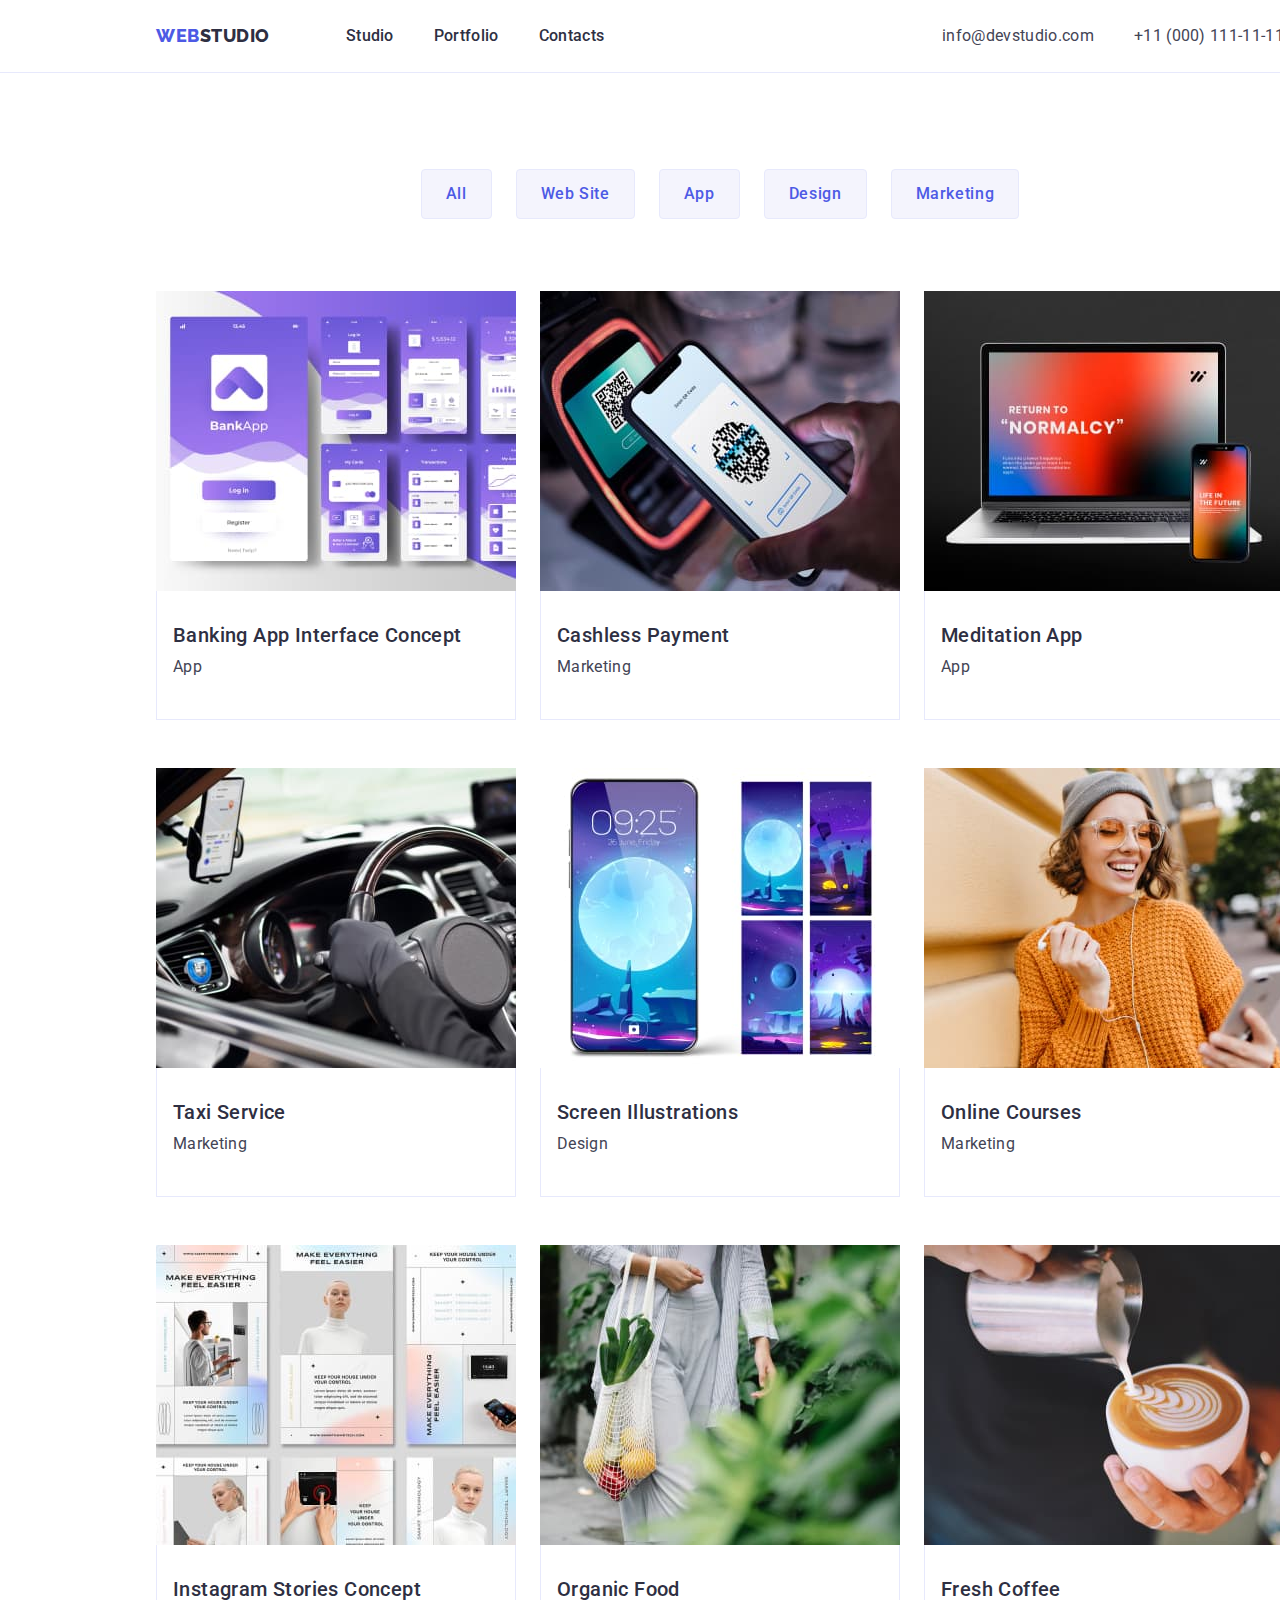
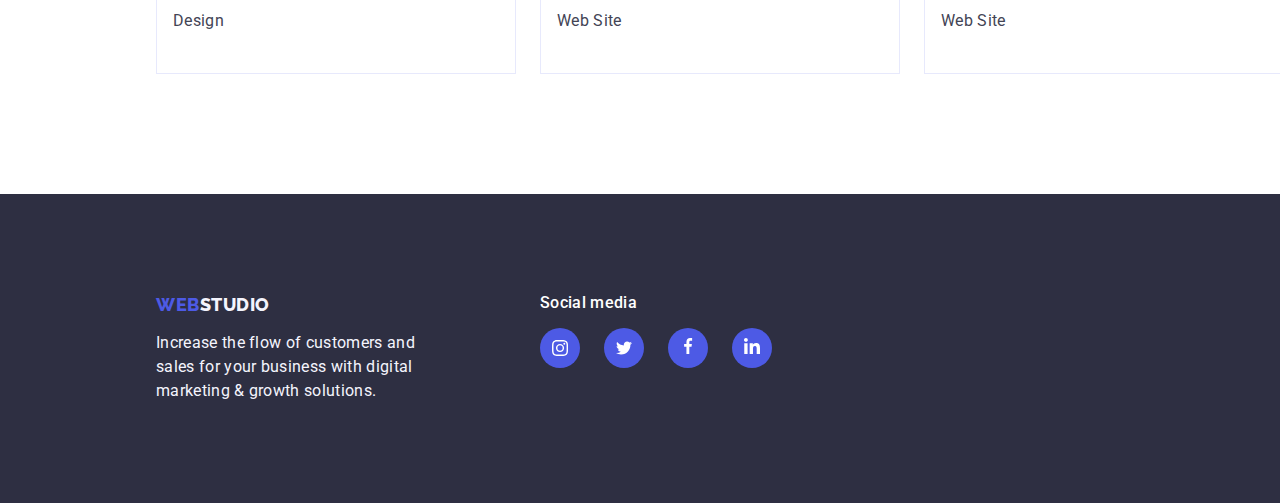
==== portfolio.html @ 89d38443 "add 4 homework" ====
<!DOCTYPE html>
<html lang="en">
  <head>
    <meta charset="UTF-8" />
    <meta http-equiv="X-UA-Compatible" content="IE=edge" />
    <meta name="viewport" content="width=device-width, initial-scale=1.0" />
    <title>Document</title>
    <!-- modern-normolize -->
    <link
      rel="stylesheet"
      href="https://cdnjs.cloudflare.com/ajax/libs/modern-normalize/1.1.0/modern-normalize.min.css"
    />

    <link rel="preconnect" href="https://fonts.googleapis.com" />
    <link rel="preconnect" href="https://fonts.gstatic.com" crossorigin />
    <link
      href="https://fonts.googleapis.com/css2?family=Raleway:wght@800&family=Roboto:wght@400;500;700;900&display=swap"
      rel="stylesheet"
    />

    <link rel="stylesheet" href="./css/style.css" />
  </head>
  <body class="wrapper">
    <header class="header">
      <div class="container transform header-box">
        <nav class="transform">
          <!-- logo -->
          <a href="./index.html" class="logo link"
            >Web<span class="logo-header">Studio</span></a
          >

          <ul class="list transform">
            <li class="menu-link">
              <a href="./index.html" class="menu-item link">Studio</a>
            </li>
            <li class="menu-link">
              <a href="./portfolio.html" class="menu-item link">Portfolio</a>
            </li>
            <li class="menu-link">
              <a href="" class="menu-item link">Contacts</a>
            </li>
          </ul>
        </nav>
        <address class="adress">
          <ul class="list transform">
            <li class="adress-link">
              <a href="mailto:info@devstudio.com" class="adress-item link"
                >info@devstudio.com</a
              >
            </li>
            <li class="adress-link">
              <a href="tel:+110001111111" class="adress-item link"
                >+11 (000) 111-11-11</a
              >
            </li>
          </ul>
        </address>
      </div>
    </header>

    <main>
      <section class="section-app">
        <div class="container">
          <h1 hidden>our working</h1>

          <!-- filter -->

          <ul class="list filter-list">
            <li class="filter-item">
              <button type="button" class="button filter-button">All</button>
            </li>
            <li class="filter-item">
              <button type="button" class="button filter-button">
                Web Site
              </button>
            </li>
            <li class="filter-item">
              <button type="button" class="button filter-button">App</button>
            </li>
            <li class="filter-item">
              <button type="button" class="button filter-button">Design</button>
            </li>
            <li class="filter-item">
              <button type="button" class="button filter-button">
                Marketing
              </button>
            </li>
          </ul>

          <!-- application -->
          <ul class="list transform">
            <li class="app-cards">
              <a href="" class="link card-box">
                <img
                  src="./images/portfolio/banking-app.jpg"
                  alt="banking app"
                  width="360"
                  height="300"
                />
                <div class="card-content">
                  <h2 class="name-working">Banking App Interface Concept</h2>
                  <p class="category-working">App</p>
                </div>
              </a>
            </li>
            <li class="app-cards">
              <a href="" class="link card-box">
                <img
                  src="./images/portfolio/cashlessi-payment.jpg"
                  alt="cashlessi payment"
                  width="360"
                  height="300"
                />
                <div class="card-content">
                  <h2 class="name-working">Cashless Payment</h2>
                  <p class="category-working">Marketing</p>
                </div>
              </a>
            </li>
            <li class="app-cards">
              <a href="" class="link card-box">
                <img
                  src="./images/portfolio/meditation-app.jpg"
                  alt="meditation app"
                  width="360"
                  height="300"
                />
                <div class="card-content">
                  <h2 class="name-working">Meditation App</h2>
                  <p class="category-working">App</p>
                </div>
              </a>
            </li>
            <li class="app-cards">
              <a href="" class="link card-box">
                <img
                  src="./images/portfolio/taxi-service.jpg"
                  alt="taxi service"
                  width="360"
                  height="300"
                />
                <div class="card-content">
                  <h2 class="name-working">Taxi Service</h2>
                  <p class="category-working">Marketing</p>
                </div>
              </a>
            </li>
            <li class="app-cards">
              <a href="" class="link card-box">
                <img
                  src="./images/portfolio/screen-illustrations.jpg"
                  alt="screen illustrations"
                  width="360"
                  height="300"
                />
                <div class="card-content">
                  <h2 class="name-working">Screen Illustrations</h2>
                  <p class="category-working">Design</p>
                </div>
              </a>
            </li>
            <li class="app-cards">
              <a href="" class="link card-box">
                <img
                  src="./images/portfolio/online-courses.jpg"
                  alt="online courses"
                  width="360"
                  height="300"
                />
                <div class="card-content">
                  <h2 class="name-working">Online Courses</h2>
                  <p class="category-working">Marketing</p>
                </div>
              </a>
            </li>
            <li class="app-cards">
              <a href="" class="link card-box">
                <img
                  src="./images/portfolio/instagram-stories-concept.jpg"
                  alt="instagram stories concept"
                  width="360"
                  height="300"
                />
                <div class="card-content">
                  <h2 class="name-working">Instagram Stories Concept</h2>
                  <p class="category-working">Design</p>
                </div>
              </a>
            </li>
            <li class="app-cards">
              <a href="" class="link card-box">
                <img
                  src="./images/portfolio/organic-food.jpg"
                  alt="organic food"
                  width="360"
                  height="300"
                />
                <div class="card-content">
                  <h2 class="name-working">Organic Food</h2>
                  <p class="category-working">Web Site</p>
                </div>
              </a>
            </li>
            <li class="app-cards">
              <a href="" class="link card-box">
                <img
                  src="./images/portfolio/fresh-coffee.jpg"
                  alt="fresh coffee"
                  width="360"
                  height="300"
                />
                <div class="card-content">
                  <h2 class="name-working">Fresh Coffee</h2>
                  <p class="category-working">Web Site</p>
                </div>
              </a>
            </li>
          </ul>
        </div>
      </section>
    </main>
    <!-- footer -->
    <footer class="footer">
      <div class="container footer-container">
        <div class="footer-box">
          <a href="./index.html" class="logo link"
            >Web<span class="logo-footer">Studio</span></a
          >
          <p class="footer-desc">
            Increase the flow of customers and sales for your business with
            digital marketing & growth solutions.
          </p>
        </div>
        <div class="social">
          <h4 class="social-title">Social media</h4>
          <ul class="social-list list">
            <li>
              <a href="" class="social-link instagram-link">
                <svg class="social-icon">
                  <use href="./images/sprite.svg#instagram"></use>
                </svg>
              </a>
            </li>
            <li>
              <a href="" class="social-link twitter-link">
                <svg class="social-icon">
                  <use href="./images/sprite.svg#twitter"></use>
                </svg>
              </a>
            </li>
            <li class="social-link facebook-link">
              <a href="">
                <svg class="social-icon">
                  <use href="./images/sprite.svg#facebook"></use>
                </svg>
              </a>
            </li>
            <li class="social-link linkedin-link">
              <a href="">
                <svg class="social-icon">
                  <use href="./images/sprite.svg#linkedin"></use>
                </svg>
              </a>
            </li>
          </ul>
        </div>
      </div>
    </footer>
  </body>
</html>
---- css/style.css ----
/* ----------- basic properties ---------------- */
:root {
  /* fon color */
  --primary-background-colour: #ffffff;
  --secondary-background-colour: #2e2f42;
  --section-background-colour: #f4f4fd;

  /* text color */
  --secondery-text-colour: #2e2f42;
  --white-text-colour: #ffffff;
  --footer-text-colour: #f4f4fd;

  /* button color */
  --button-colour: #4d5ae5;
  --accent-colour: #404bbf;
  --icon-colour: #8e8f99;
  --icon-footer-accent: #31d0aa;

  --border-color: #e7e9fc;
}

body {
  font-family: 'Roboto', sans-serif;
  background-color: var(--primary-background-colour);
  color: #434455;
}

/* * {
  outline: 2px solid coral;
} */

/* ----------- components --------- */
h1,
h2,
h3,
h4,
p {
  margin: 0;
}
.list {
  list-style: none;
  padding: 0;
  margin: 0;
}
img {
  display: block;
}
.section {
  padding: 120px 0;
}

.button {
  cursor: pointer;
  border-radius: 4px;
}

.work-title,
.team-title,
.costumer-title {
  font-weight: 700;
  font-size: 36px;
  line-height: 1.11;
  letter-spacing: 0.02em;
  text-transform: capitalize;
  text-align: center;

  color: var(--secondery-text-colour);

  margin-bottom: 72px;
}

.worker-name,
.name-working {
  font-weight: 500;
  font-size: 20px;
  line-height: 1.2;
  letter-spacing: 0.02em;

  color: var(--secondery-text-colour);
}

.work-item:not(:last-child),
.adv-list-item:not(:last-child),
.worker:not(:last-child),
.filter-item:not(:last-child) {
  margin-right: 24px;
}

.post,
.category-working {
  font-size: 16px;
  line-height: 1.5;
  letter-spacing: 0.02em;
  margin-bottom: 8px;
}

.container {
  margin: 0 auto;
  max-width: 1158px;
  padding: 0 15px;
}

.wrapper {
  width: 1440px;
}

.transform {
  display: flex;
  flex-wrap: wrap;

  align-items: center;
}

.social-list {
  display: flex;
  gap: 24px;
}
.social-link {
  display: flex;
  background-color: var(--button-colour);
  width: 40px;
  height: 40px;
  border-radius: 50%;
  align-items: center;
  justify-content: center;
}

.social-icon {
  width: 16px;
  height: 16px;
  fill: var(--primary-background-colour);
}

/* ----------- header ------------ */
.header-box {
  padding: 0 15px;
}
.adress-item,
.menu-item {
  padding: 24px 0;
}
.header .logo {
  margin-right: 76px;
}
.menu-link:not(:last-child) {
  margin-right: 40px;
}

.logo {
  font-family: 'Raleway', sans-serif;
  font-weight: 800;
  font-size: 18px;
  line-height: 1.17;
  letter-spacing: 0.03em;
  text-transform: uppercase;

  color: var(--secondery-text-colour);

  color: var(--button-colour);
}

.link {
  text-decoration: none;
}

.logo-header {
  color: var(--secondery-text-colour);
}

.menu-item {
  font-weight: 500;
  font-size: 16px;
  line-height: 1.5;

  letter-spacing: 0.02em;
  color: var(--secondery-text-colour);
}

.menu-item:hover,
.menu-item:focus {
  color: var(--accent-colour);
}
/* adress */
.adress {
  margin-left: auto;
}
.adress-link:nth-child(1) {
  margin-right: 40px;
}

.adress {
  font-style: normal;
}
.adress-item {
  display: inline-block;
  font-weight: 400;
  font-size: 16px;
  line-height: 1.5;
  letter-spacing: 0.02em;

  color: inherit;
}

.adress-item:hover,
.adress-item:focus {
  color: var(--accent-colour);
}

/* frame */
.header {
  border-bottom: solid 1px var(--border-color);
}
/* ---------- hero -------------- */

.hero {
  background-color: var(--secondary-background-colour);
  padding: 188px 0;

  background-image: linear-gradient(
      to right,
      rgba(46, 47, 66, 0.7),
      rgba(46, 47, 66, 0.7)
    ),
    url(../images/people-office.jpg);
}
.hero-box {
  text-align: center;
}

.hero-title {
  font-weight: 700;
  font-size: 56px;
  line-height: 1.07;
  letter-spacing: 0.02em;

  color: var(--white-text-colour);

  max-width: 496px;
  margin: 0 auto;
}

.hero-button:hover,
.hero-button:focus {
  background-color: var(--accent-colour);
}
.hero-button {
  font-family: 'Roboto', sans-serif;
  font-weight: 500;
  font-size: 16px;
  line-height: 1.5;
  letter-spacing: 0.04em;

  color: var(--white-text-colour);
  background-color: var(--button-colour);

  display: block;
  margin: 0 auto;
  margin-top: 48px;
  padding: 16px 32px;

  min-width: 169px;
  height: 56px;

  border: none;
}
/* ---------- advantages-------- */
.adv-title {
  font-weight: 500;
  font-size: 20px;
  line-height: 1.2;
  letter-spacing: 0.02em;

  color: var(--secondery-text-colour);

  margin-bottom: 8px;
}
.adv-description {
  font-size: 16px;
  line-height: 1.5;
  letter-spacing: 0.02em;
}

.adv > .list {
  display: flex;
}

.adv-list-item {
  flex-basis: calc((100% - 3 * 24px));
}

.pic-div {
  height: 112px;
  background-color: var(--section-background-colour);
  display: flex;
  align-items: center;
  justify-content: center;
}

.pic {
  width: 64px;
  height: 64px;
}

.clock {
  background-image: url(../images/icons/clock.svg);
}
.diagram {
  background-image: url(../images/icons/diagram.svg);
}
.astronaut {
  background-image: url(../images/icons/astronaut.svg);
}

/* ----------- work -------------- */
.work-section {
  padding: 0 0 120px 0;
}
/* ---------- our team ----------- */
.team {
  background-color: var(--section-background-colour);
}
.list-worker {
  display: flex;
}

.worker-box {
  text-align: center;
  padding: 32px 16px;
}
.worker {
  background-color: var(--primary-background-colour);

  border-radius: 0 0 4px 4px;
  box-shadow: 0px 2px 1px rgba(46, 47, 66, 0.08),
    0px 1px 1px rgba(46, 47, 66, 0.16), 0px 1px 6px rgba(46, 47, 66, 0.08);
}

.worker-name {
  margin-bottom: 8px;
}
.worker .instagram-link:hover,
.worker .twitter-link:hover,
.worker .facebook-link:hover,
.worker .linkedin-link:hover {
  background-color: var(--accent-colour);
}

/* -------------- costumers ---------- */
.costum-list {
  display: flex;
  justify-content: center;
  gap: 24px;
}
.costum-link {
  width: 168px;
  height: 88px;
  border: 1px solid var(--icon-colour);
  border-radius: 4px;

  display: flex;
  justify-content: center;
  align-items: center;
}
.costum-link:hover,
.costum-link:focus {
  border: 1px solid var(--accent-colour);
}
.costum-pic {
  width: 104px;
  height: 56px;
  fill: var(--icon-colour);
}
.costum-link:hover .costum-pic,
.costum-link:focus .costum-pic {
  fill: var(--accent-colour);
}

/* --------- footer --------- */
.footer {
  background-color: var(--secondary-background-colour);

  padding-left: 15px;
  padding: 100px 0;
}
.footer-container {
  display: flex;
  gap: 120px;
}
.logo-footer {
  color: var(--footer-text-colour);
}
.footer-box > .logo {
  display: inline-block;
  margin-bottom: 16px;
}

.footer-desc {
  font-size: 16px;
  line-height: 1.5;
  letter-spacing: 0.02em;

  color: var(--footer-text-colour);
  max-width: 264px;
}
.footer .social-title {
  margin-bottom: 16px;

  font-weight: 500;
  font-size: 16px;
  letter-spacing: 0.02em;
  color: var(--primary-background-colour);
}
.footer .instagram-link:hover,
.footer .twitter-link:hover,
.footer .facebook-link:hover,
.footer .linkedin-link:hover {
  background-color: var(--icon-footer-accent);
}

/* =========== PORTFOLIO ============= */
.section-app {
  padding-bottom: 120px;
  padding-top: 96px;
}

/* ---------- filter -------------- */
.filter-button {
  font-family: 'Roboto', sans-serif;
  font-style: normal;
  font-weight: 500;
  font-size: 16px;
  line-height: 1.5;
  letter-spacing: 0.04em;

  color: var(--button-colour);
  background-color: var(--section-background-colour);

  border: 1px solid var(--border-color);
}
.filter-button:hover,
.filter-button:focus {
  color: var(--white-text-colour);
  background-color: var(--accent-colour);
  border: 1px solid transparent;
}
.filter-button {
  padding: 12px 24px;
}

.filter-list {
  display: flex;
  justify-content: center;
  margin-bottom: 72px;
}

.filter-item:hover {
  box-shadow: 0px 4px 4px rgba(0, 0, 0, 0.15);
  border-radius: 4px;
}

/* ----------- application ------------ */

.category-working {
  color: #434455;
}

.card-box {
  flex-basis: calc(100% / 3);
}
.app-cards:hover,
.app-cards:focus {
  box-shadow: 0px 1px 6px rgba(46, 47, 66, 0.08),
    0px 1px 1px rgba(46, 47, 66, 0.16), 0px 2px 1px rgba(46, 47, 66, 0.08);
}

.app-cards:not(:nth-child(3n)) {
  margin-right: 24px;
}
.app-cards:not(:nth-last-child(-n + 3)) {
  margin-bottom: 48px;
}
.app-cards {
  width: 360px;
}
.card-content {
  padding: 32px 16px;
  border: 1px solid var(--border-color);
  border-top: none;
}
.name-working {
  margin-bottom: 8px;
}
/* ===== examples ======== */
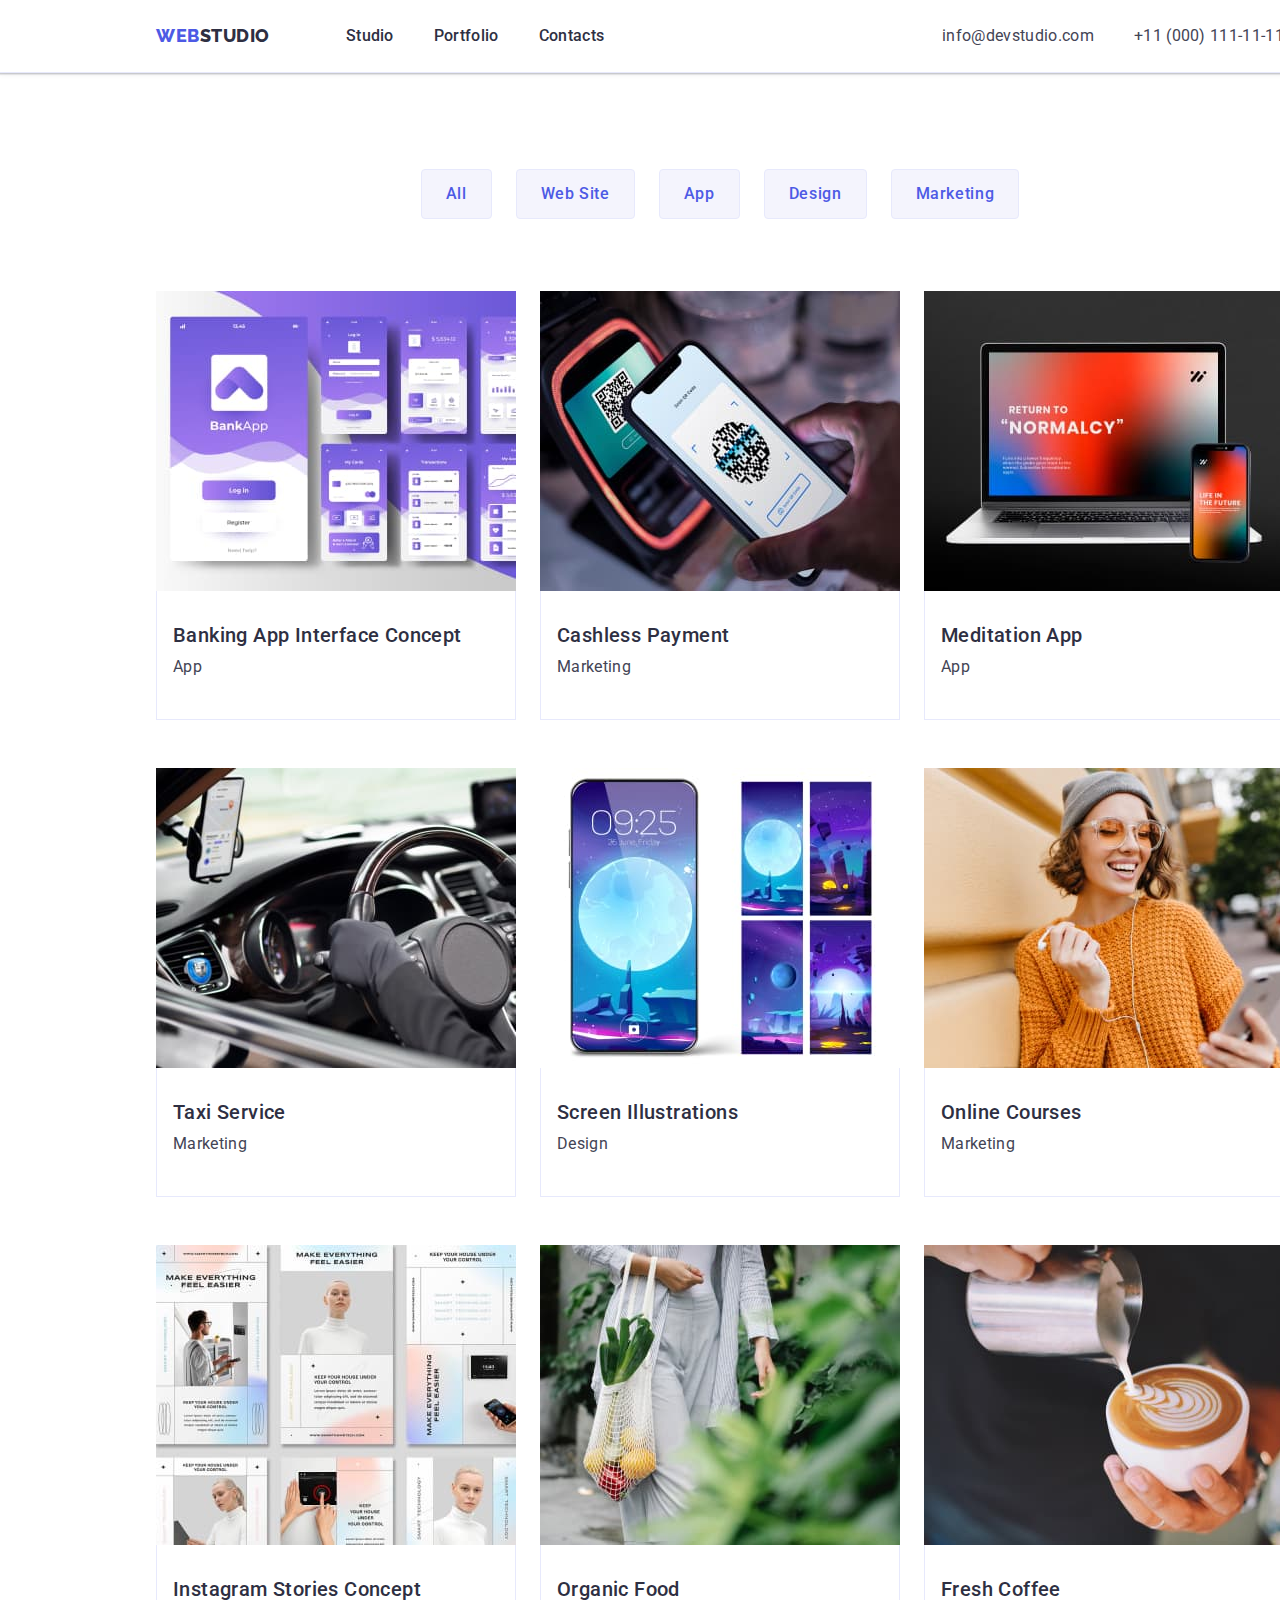
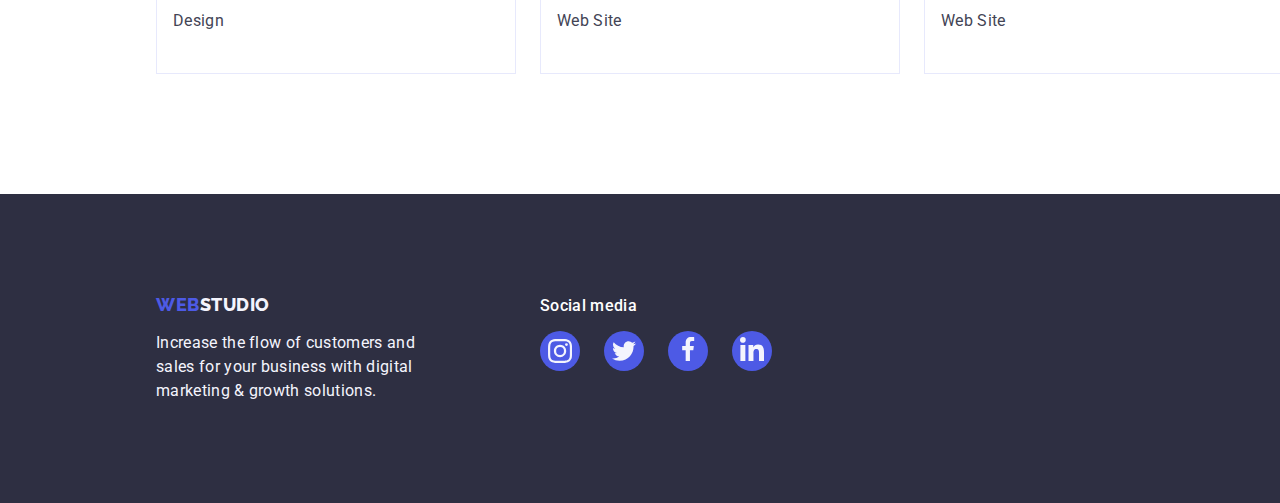
==== commit 54130cd2: "revision" ====
--- a/portfolio.html
+++ b/portfolio.html
@@ -237,28 +237,28 @@
             <li>
               <a href="" class="social-link instagram-link">
                 <svg class="social-icon">
-                  <use href="./images/sprite.svg#instagram"></use>
+                  <use href="./images/icons.svg#instagram"></use>
                 </svg>
               </a>
             </li>
             <li>
               <a href="" class="social-link twitter-link">
                 <svg class="social-icon">
-                  <use href="./images/sprite.svg#twitter"></use>
+                  <use href="./images/icons.svg#twitter"></use>
                 </svg>
               </a>
             </li>
             <li class="social-link facebook-link">
               <a href="">
                 <svg class="social-icon">
-                  <use href="./images/sprite.svg#facebook"></use>
+                  <use href="./images/icons.svg#facebook"></use>
                 </svg>
               </a>
             </li>
             <li class="social-link linkedin-link">
               <a href="">
                 <svg class="social-icon">
-                  <use href="./images/sprite.svg#linkedin"></use>
+                  <use href="./images/icons.svg#linkedin"></use>
                 </svg>
               </a>
             </li>
--- a/css/style.css
+++ b/css/style.css
@@ -132,6 +132,11 @@
 }
 
 /* ----------- header ------------ */
+.header {
+  box-shadow: 0px 2px 1px rgba(46, 47, 66, 0.08),
+    0px 1px 1px rgba(46, 47, 66, 0.16), 0px 1px 6px rgba(46, 47, 66, 0.08);
+}
+
 .header-box {
   padding: 0 15px;
 }
@@ -217,11 +222,15 @@
   padding: 188px 0;
 
   background-image: linear-gradient(
-      to right,
       rgba(46, 47, 66, 0.7),
       rgba(46, 47, 66, 0.7)
     ),
     url(../images/people-office.jpg);
+
+  max-width: 1440px;
+  background-repeat: no-repeat;
+  background-position: center;
+  background-size: cover;
 }
 .hero-box {
   text-align: center;
@@ -385,6 +394,8 @@
 .footer-container {
   display: flex;
   gap: 120px;
+
+  align-items: baseline;
 }
 .logo-footer {
   color: var(--footer-text-colour);
@@ -413,8 +424,18 @@
 .footer .instagram-link:hover,
 .footer .twitter-link:hover,
 .footer .facebook-link:hover,
-.footer .linkedin-link:hover {
+.footer .linkedin-link:hover,
+.footer .instagram-link:focus,
+.footer .twitter-link:focus,
+.footer .facebook-link:focus,
+.footer .linkedin-link:focus {
   background-color: var(--icon-footer-accent);
+}
+
+.footer .social-icon {
+  height: 24px;
+  width: 24px;
+  fill: var(--section-background-colour);
 }
 
 /* =========== PORTFOLIO ============= */
@@ -453,8 +474,10 @@
   margin-bottom: 72px;
 }
 
-.filter-item:hover {
-  box-shadow: 0px 4px 4px rgba(0, 0, 0, 0.15);
+.filter-item:hover,
+.filter-item:focus {
+  box-shadow: 0px 3px 1px rgba(0, 0, 0, 0.1), 0px 2px 1px rgba(0, 0, 0, 0.08),
+    0px 2px 2px rgba(0, 0, 0, 0.12);
   border-radius: 4px;
 }
 
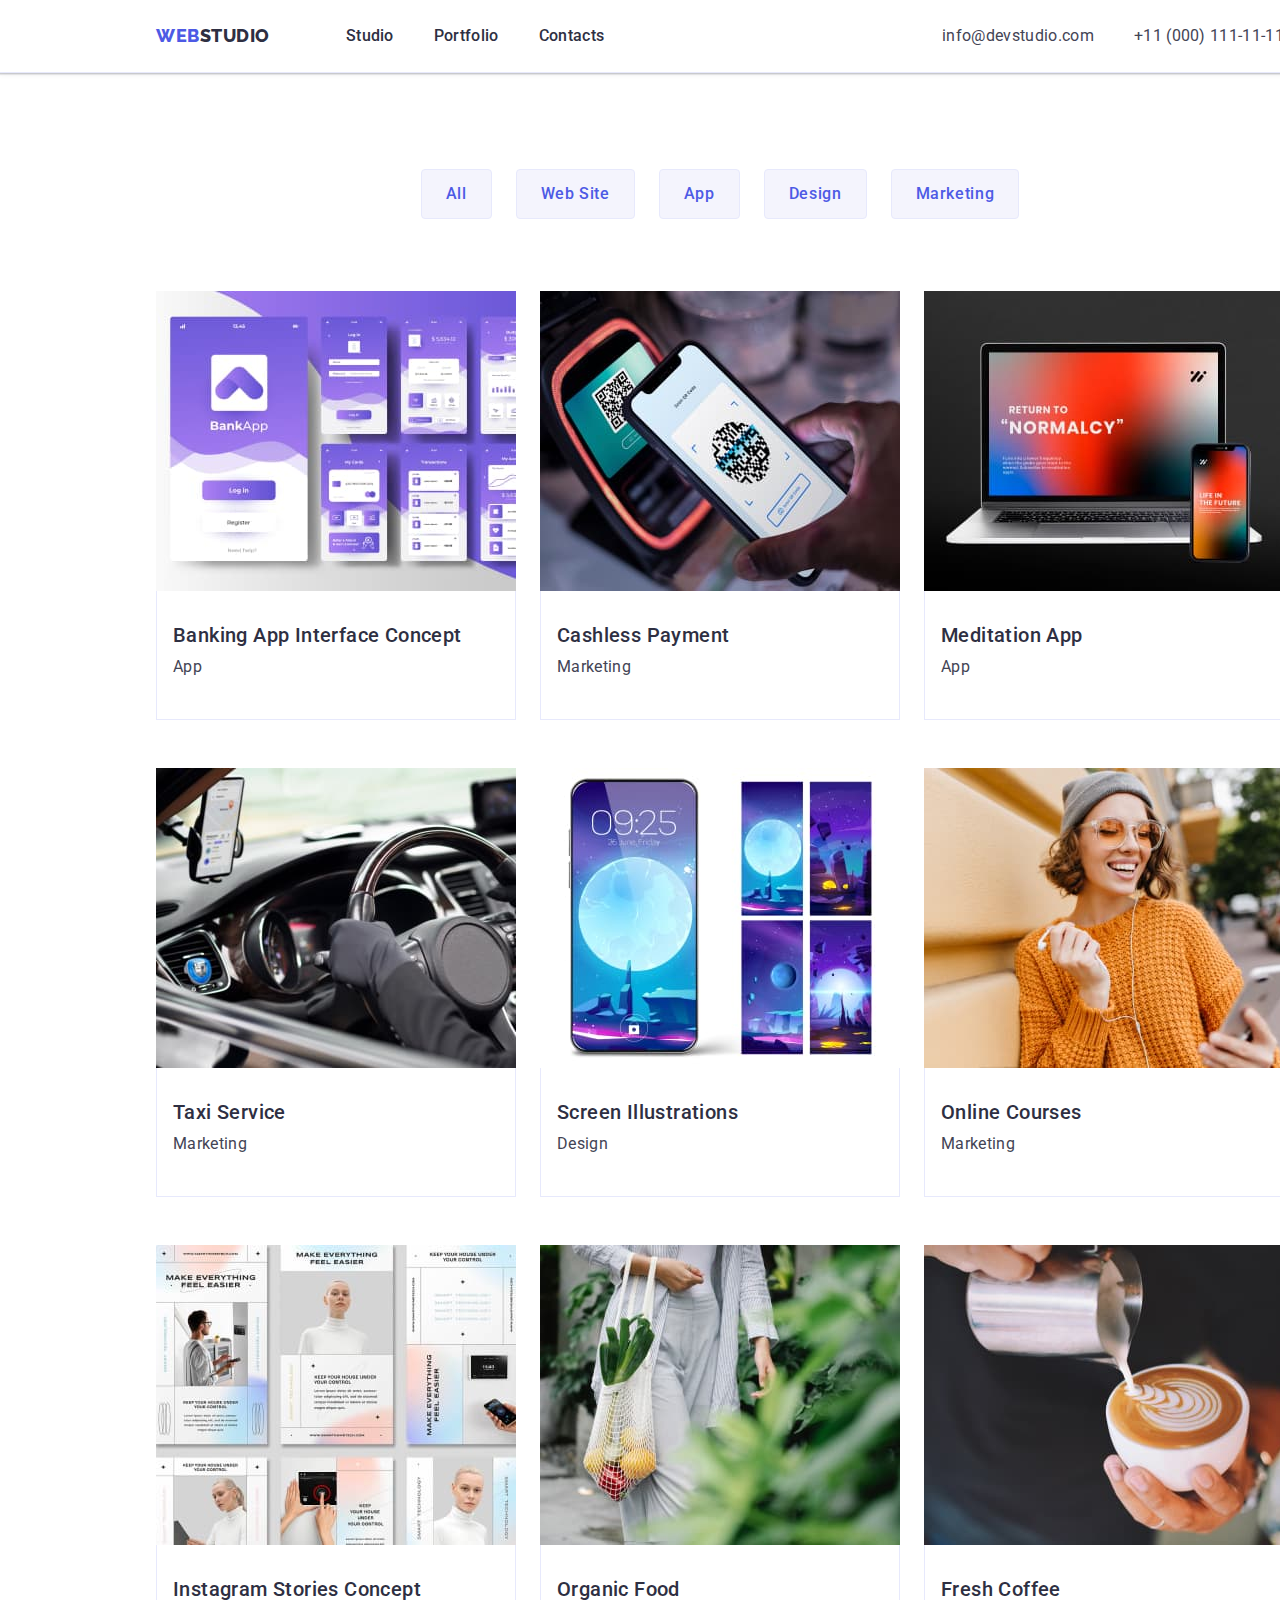
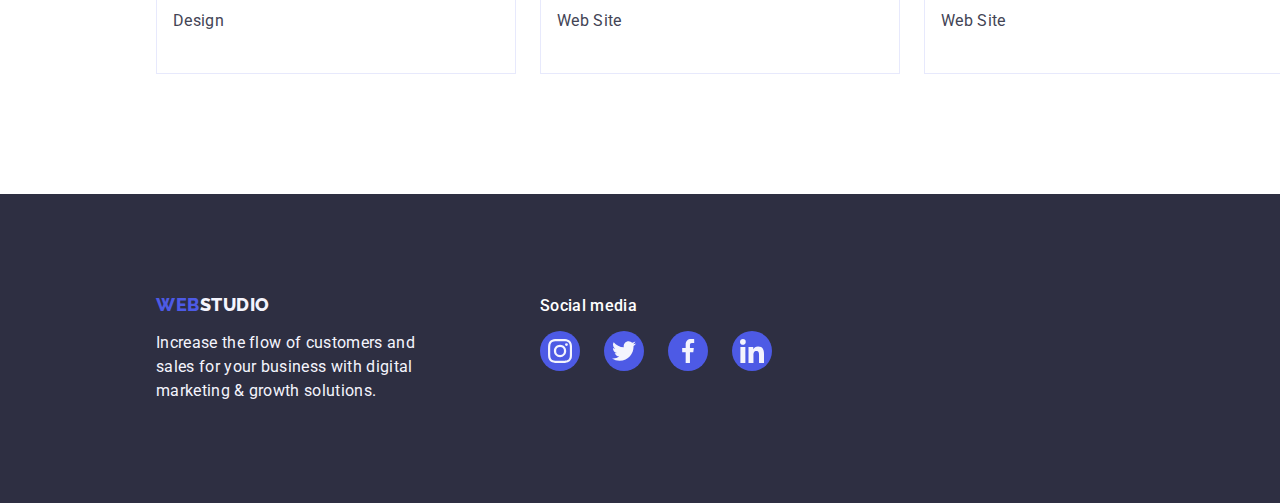
==== commit 2eb6e6b7: "revision" ====
--- a/portfolio.html
+++ b/portfolio.html
@@ -232,7 +232,7 @@
           </p>
         </div>
         <div class="social">
-          <h4 class="social-title">Social media</h4>
+          <p class="social-title">Social media</p>
           <ul class="social-list list">
             <li>
               <a href="" class="social-link instagram-link">
@@ -248,15 +248,15 @@
                 </svg>
               </a>
             </li>
-            <li class="social-link facebook-link">
-              <a href="">
+            <li>
+              <a href="" class="social-link facebook-link">
                 <svg class="social-icon">
                   <use href="./images/icons.svg#facebook"></use>
                 </svg>
               </a>
             </li>
-            <li class="social-link linkedin-link">
-              <a href="">
+            <li>
+              <a href="" class="social-link linkedin-link">
                 <svg class="social-icon">
                   <use href="./images/icons.svg#linkedin"></use>
                 </svg>
--- a/css/style.css
+++ b/css/style.css
@@ -59,7 +59,7 @@
 .costumer-title {
   font-weight: 700;
   font-size: 36px;
-  line-height: 1.11;
+  line-height: 1.1;
   letter-spacing: 0.02em;
   text-transform: capitalize;
   text-align: center;
@@ -114,7 +114,10 @@
 .social-list {
   display: flex;
   gap: 24px;
-}
+
+  justify-content: center;
+}
+
 .social-link {
   display: flex;
   background-color: var(--button-colour);
@@ -126,8 +129,6 @@
 }
 
 .social-icon {
-  width: 16px;
-  height: 16px;
   fill: var(--primary-background-colour);
 }
 
@@ -303,6 +304,9 @@
   display: flex;
   align-items: center;
   justify-content: center;
+
+  border-radius: 4px;
+  margin-bottom: 8px;
 }
 
 .pic {
@@ -350,7 +354,11 @@
 .worker .instagram-link:hover,
 .worker .twitter-link:hover,
 .worker .facebook-link:hover,
-.worker .linkedin-link:hover {
+.worker .linkedin-link:hover,
+.worker .instagram-link:focus,
+.worker .twitter-link:focus,
+.worker .facebook-link:focus,
+.worker .linkedin-link:focus {
   background-color: var(--accent-colour);
 }
 
@@ -375,8 +383,6 @@
   border: 1px solid var(--accent-colour);
 }
 .costum-pic {
-  width: 104px;
-  height: 56px;
   fill: var(--icon-colour);
 }
 .costum-link:hover .costum-pic,
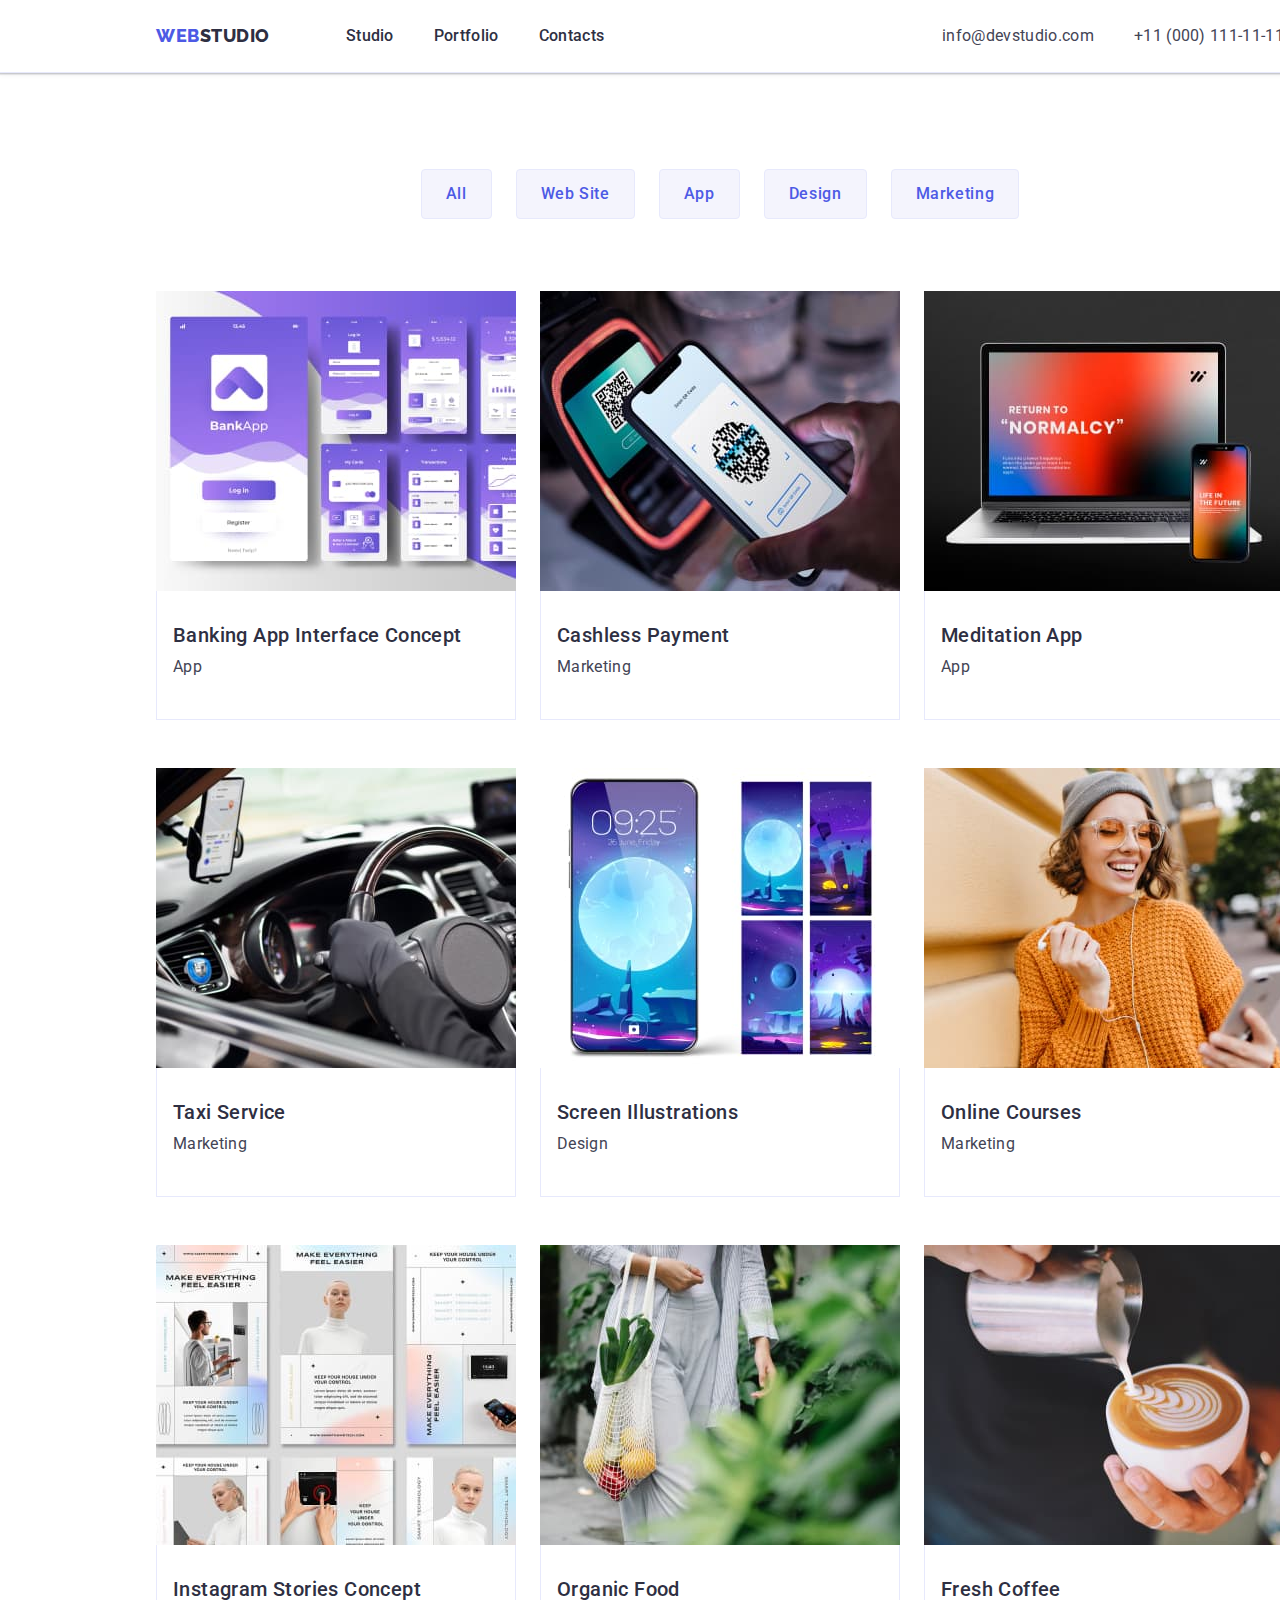
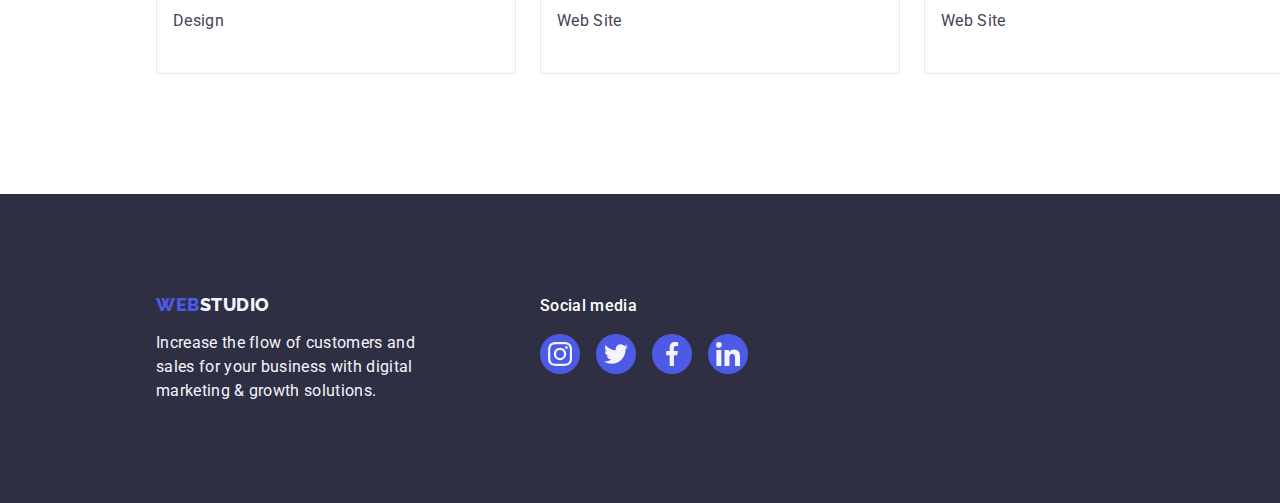
==== commit 21edb7e5: "revision footer" ====
--- a/portfolio.html
+++ b/portfolio.html
@@ -234,30 +234,30 @@
         <div class="social">
           <p class="social-title">Social media</p>
           <ul class="social-list list">
-            <li>
-              <a href="" class="social-link instagram-link">
-                <svg class="social-icon">
+            <li class="social-item">
+              <a href="" class="social-link">
+                <svg class="social-icon" width="24" height="24">
                   <use href="./images/icons.svg#instagram"></use>
                 </svg>
               </a>
             </li>
-            <li>
-              <a href="" class="social-link twitter-link">
-                <svg class="social-icon">
+            <li class="social-item">
+              <a href="" class="social-link">
+                <svg class="social-icon" width="24" height="24">
                   <use href="./images/icons.svg#twitter"></use>
                 </svg>
               </a>
             </li>
-            <li>
-              <a href="" class="social-link facebook-link">
-                <svg class="social-icon">
+            <li class="social-item">
+              <a href="" class="social-link">
+                <svg class="social-icon" width="24" height="24">
                   <use href="./images/icons.svg#facebook"></use>
                 </svg>
               </a>
             </li>
-            <li>
-              <a href="" class="social-link linkedin-link">
-                <svg class="social-icon">
+            <li class="social-item">
+              <a href="" class="social-link">
+                <svg class="social-icon" width="24" height="24">
                   <use href="./images/icons.svg#linkedin"></use>
                 </svg>
               </a>
--- a/css/style.css
+++ b/css/style.css
@@ -128,8 +128,8 @@
   justify-content: center;
 }
 
-.social-icon {
-  fill: var(--primary-background-colour);
+.team .social-icon {
+  fill: var(--section-background-colour);
 }
 
 /* ----------- header ------------ */
@@ -338,7 +338,7 @@
 
 .worker-box {
   text-align: center;
-  padding: 32px 16px;
+  padding: 32px 0;
 }
 .worker {
   background-color: var(--primary-background-colour);
@@ -351,18 +351,13 @@
 .worker-name {
   margin-bottom: 8px;
 }
-.worker .instagram-link:hover,
-.worker .twitter-link:hover,
-.worker .facebook-link:hover,
-.worker .linkedin-link:hover,
-.worker .instagram-link:focus,
-.worker .twitter-link:focus,
-.worker .facebook-link:focus,
-.worker .linkedin-link:focus {
+.worker .social-link:hover,
+.worker .social-link:focus {
   background-color: var(--accent-colour);
 }
 
 /* -------------- costumers ---------- */
+
 .costum-list {
   display: flex;
   justify-content: center;
@@ -371,9 +366,9 @@
 .costum-link {
   width: 168px;
   height: 88px;
-  border: 1px solid var(--icon-colour);
+  border: 1px solid;
   border-radius: 4px;
-
+  color: var(--icon-colour);
   display: flex;
   justify-content: center;
   align-items: center;
@@ -381,10 +376,13 @@
 .costum-link:hover,
 .costum-link:focus {
   border: 1px solid var(--accent-colour);
-}
+  fill: var(--accent-colour);
+}
+
 .costum-pic {
-  fill: var(--icon-colour);
-}
+  fill: currentColor;
+}
+
 .costum-link:hover .costum-pic,
 .costum-link:focus .costum-pic {
   fill: var(--accent-colour);
@@ -399,13 +397,16 @@
 }
 .footer-container {
   display: flex;
-  gap: 120px;
 
   align-items: baseline;
 }
 .logo-footer {
   color: var(--footer-text-colour);
 }
+.footer-box {
+  margin-right: 120px;
+}
+
 .footer-box > .logo {
   display: inline-block;
   margin-bottom: 16px;
@@ -424,23 +425,19 @@
 
   font-weight: 500;
   font-size: 16px;
+  line-height: 1.5;
   letter-spacing: 0.02em;
   color: var(--primary-background-colour);
 }
-.footer .instagram-link:hover,
-.footer .twitter-link:hover,
-.footer .facebook-link:hover,
-.footer .linkedin-link:hover,
-.footer .instagram-link:focus,
-.footer .twitter-link:focus,
-.footer .facebook-link:focus,
-.footer .linkedin-link:focus {
+.footer .social-link:hover,
+.footer .social-link:focus {
   background-color: var(--icon-footer-accent);
 }
+.footer .social-list {
+  gap: 16px;
+}
 
 .footer .social-icon {
-  height: 24px;
-  width: 24px;
   fill: var(--section-background-colour);
 }
 
@@ -469,23 +466,19 @@
   color: var(--white-text-colour);
   background-color: var(--accent-colour);
   border: 1px solid transparent;
-}
-.filter-button {
-  padding: 12px 24px;
-}
-
-.filter-list {
-  display: flex;
-  justify-content: center;
-  margin-bottom: 72px;
-}
-
-.filter-item:hover,
-.filter-item:focus {
   box-shadow: 0px 3px 1px rgba(0, 0, 0, 0.1), 0px 2px 1px rgba(0, 0, 0, 0.08),
     0px 2px 2px rgba(0, 0, 0, 0.12);
   border-radius: 4px;
 }
+.filter-button {
+  padding: 12px 24px;
+}
+
+.filter-list {
+  display: flex;
+  justify-content: center;
+  margin-bottom: 72px;
+}
 
 /* ----------- application ------------ */
 
@@ -494,10 +487,11 @@
 }
 
 .card-box {
+  display: block;
   flex-basis: calc(100% / 3);
 }
-.app-cards:hover,
-.app-cards:focus {
+.card-box:hover,
+.card-box:focus {
   box-shadow: 0px 1px 6px rgba(46, 47, 66, 0.08),
     0px 1px 1px rgba(46, 47, 66, 0.16), 0px 2px 1px rgba(46, 47, 66, 0.08);
 }
